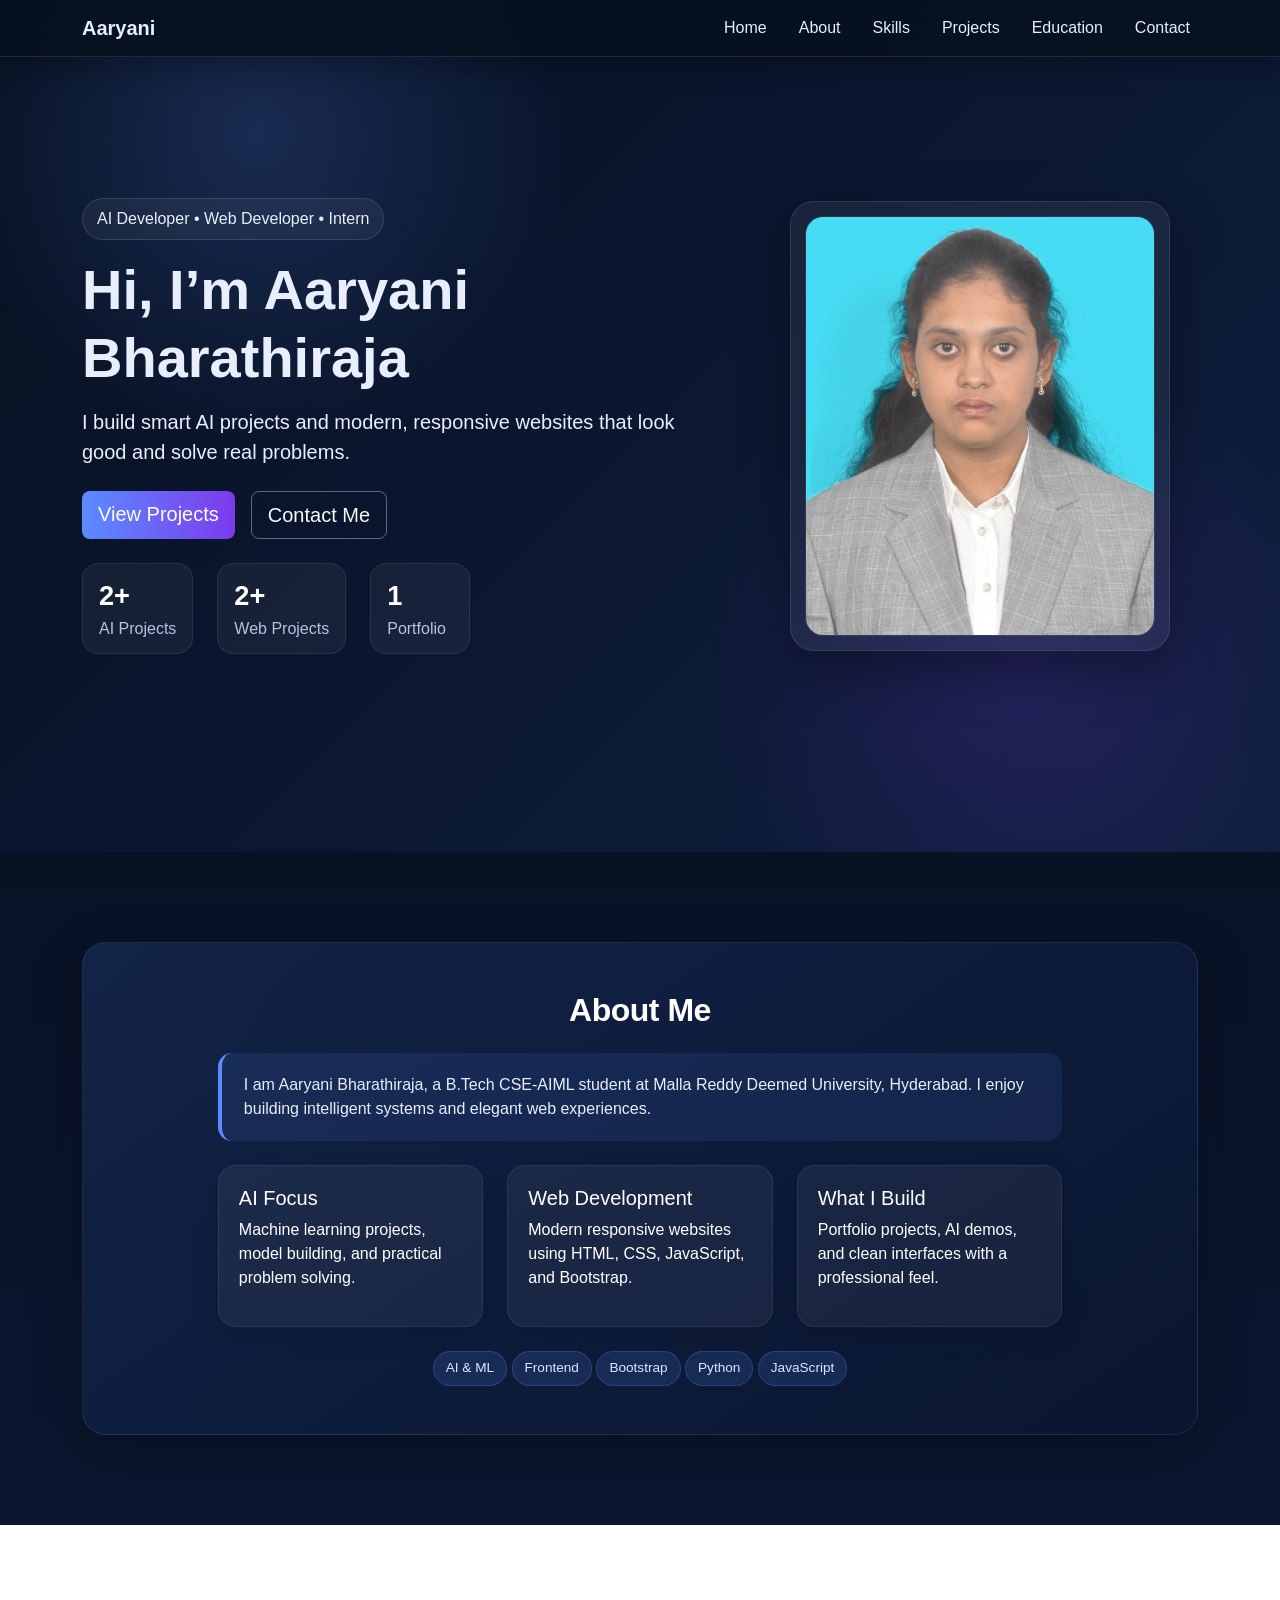
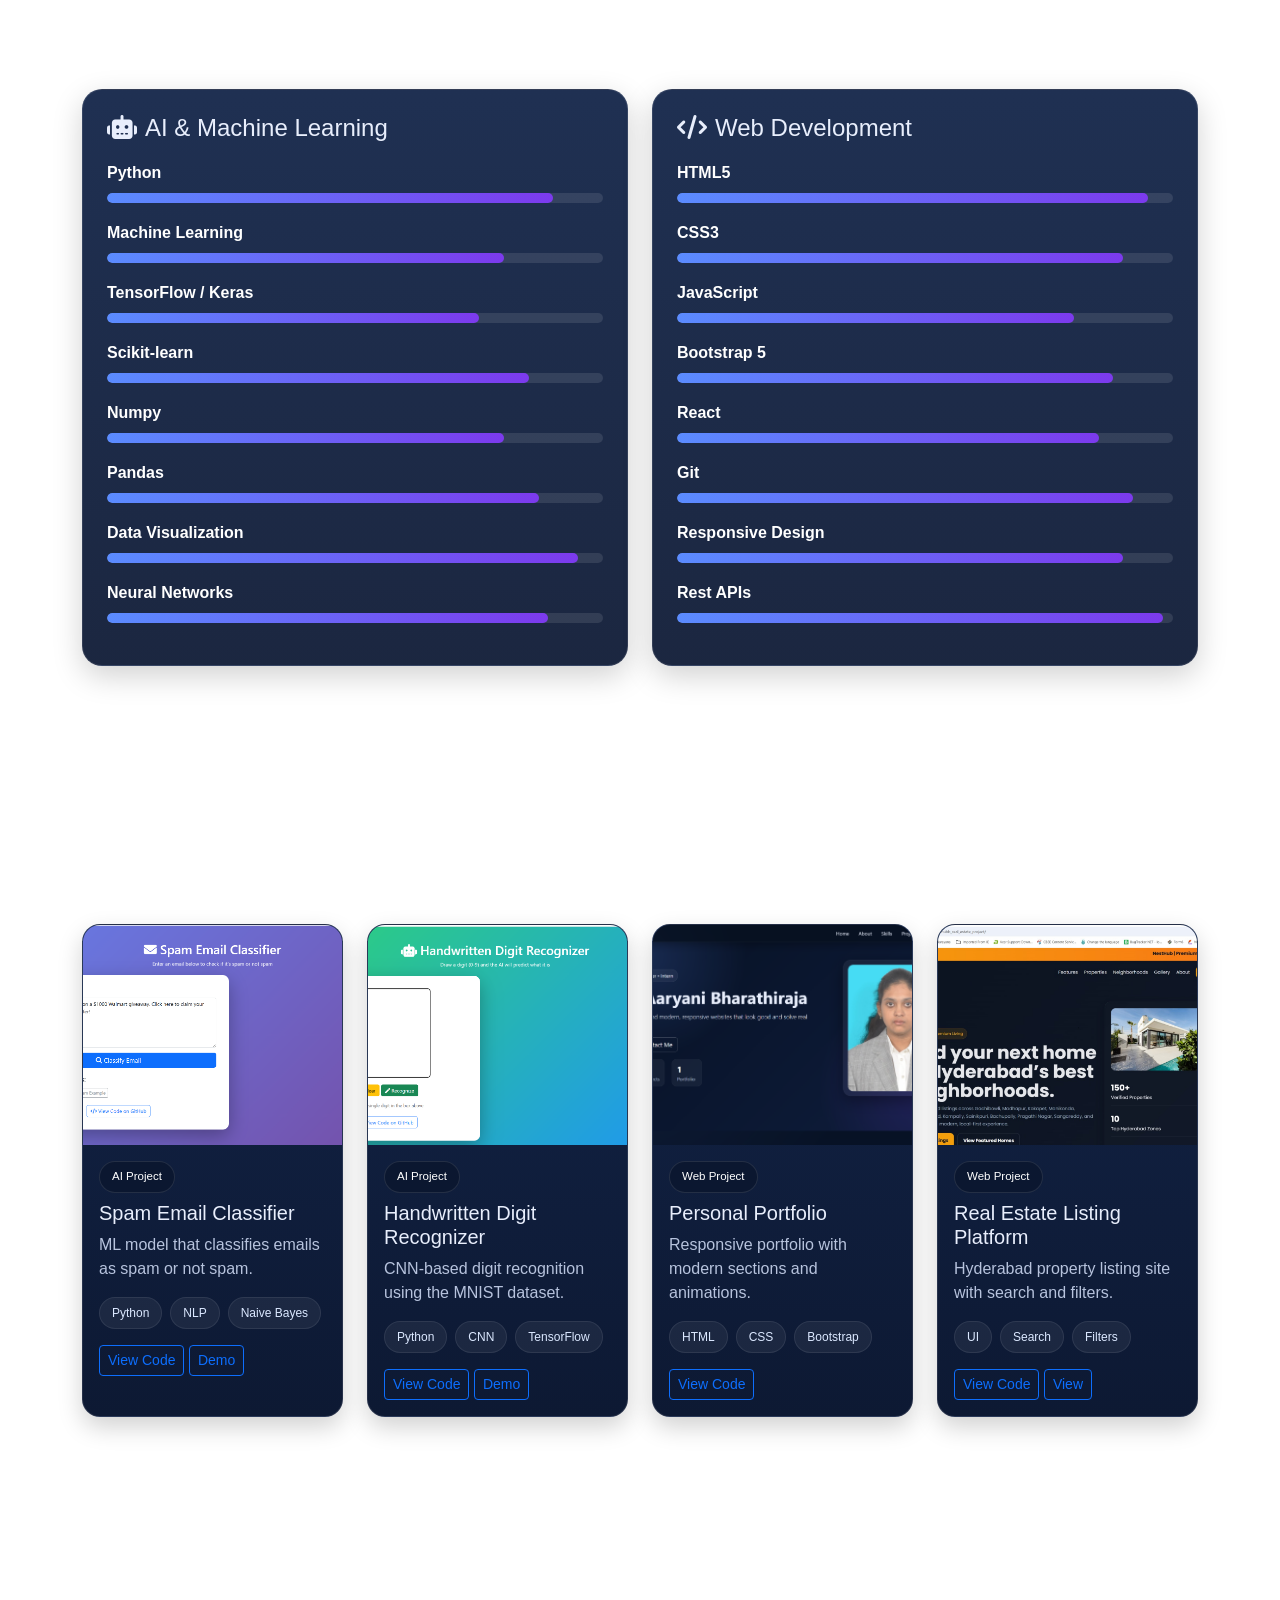
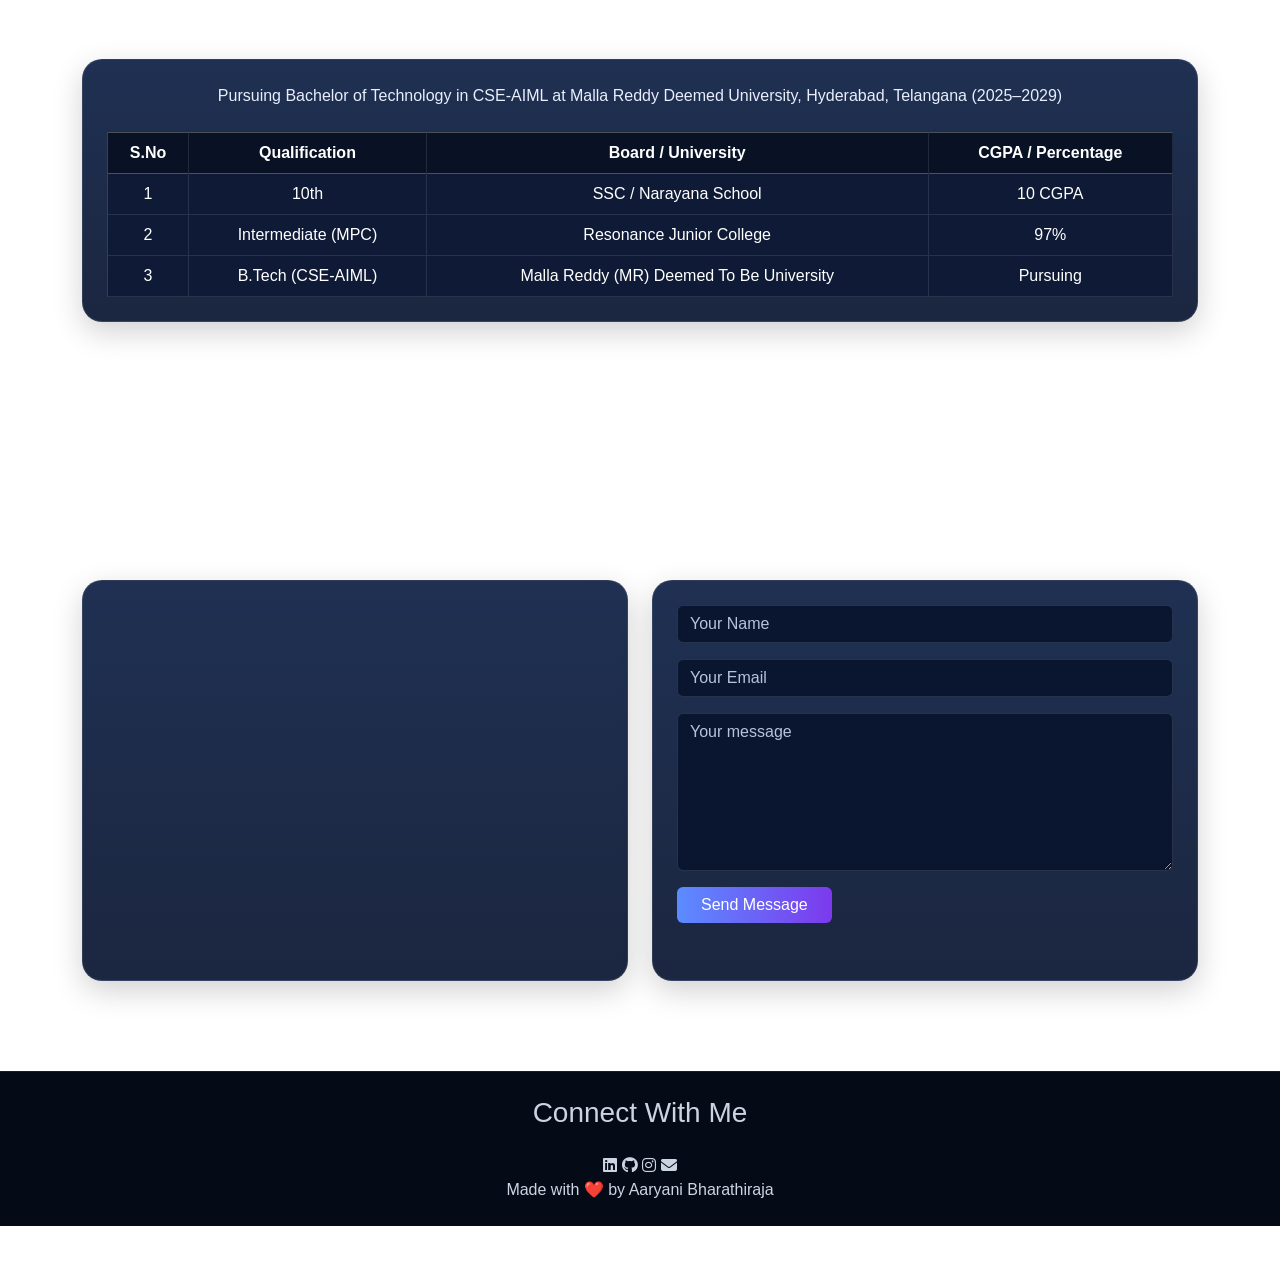
==== index.html @ a2fee8bc "Initial commit for Portfolio" ====
<!DOCTYPE html>
<html lang="en">
<head>
  <meta charset="UTF-8" />
  <meta name="viewport" content="width=device-width, initial-scale=1.0" />
  <title>Aaryani Bharathiraja | AI & Web Developer</title>
  <link href="https://cdn.jsdelivr.net/npm/bootstrap@5.3.3/dist/css/bootstrap.min.css" rel="stylesheet">
  <link rel="stylesheet" href="https://cdnjs.cloudflare.com/ajax/libs/font-awesome/6.5.0/css/all.min.css">
  <link rel="stylesheet" href="style.css">
</head>
<body>

<nav class="navbar navbar-expand-lg navbar-dark fixed-top nav-glass">
  <div class="container">
    <a class="navbar-brand fw-bold" href="#home">Aaryani</a>
    <button class="navbar-toggler" type="button" data-bs-toggle="collapse" data-bs-target="#menu">
      <span class="navbar-toggler-icon"></span>
    </button>
    <div class="collapse navbar-collapse" id="menu">
      <ul class="navbar-nav ms-auto gap-lg-3">
        <li class="nav-item"><a class="nav-link" href="#home">Home</a></li>
        <li class="nav-item"><a class="nav-link" href="#about">About</a></li>
        <li class="nav-item"><a class="nav-link" href="#skills">Skills</a></li>
        <li class="nav-item"><a class="nav-link" href="#projects">Projects</a></li>
        <li class="nav-item"><a class="nav-link" href="#education">Education</a></li>
        <li class="nav-item"><a class="nav-link" href="#contact">Contact</a></li>
      </ul>
    </div>
  </div>
</nav>

<header id="home" class="hero-section">
  <div class="container">
    <div class="row align-items-center min-vh-100 g-5">
      <div class="col-lg-7">
        <span class="hero-badge">AI Developer • Web Developer • Intern</span>
        <h1 class="display-4 fw-bold mt-3">Hi, I’m Aaryani Bharathiraja</h1>
        <p class="lead mt-3">
          I build smart AI projects and modern, responsive websites that look good and solve real problems.
        </p>
        <div class="d-flex gap-3 mt-4 flex-wrap">
          <a href="#projects" class="btn btn-primary btn-lg">View Projects</a>
          <a href="#contact" class="btn btn-outline-light btn-lg">Contact Me</a>
        </div>
        <div class="d-flex gap-4 mt-4 flex-wrap hero-stats">
          <div><strong>2+</strong><span>AI Projects</span></div>
          <div><strong>2+</strong><span>Web Projects</span></div>
          <div><strong>1</strong><span>Portfolio</span></div>
        </div>
      </div>
      <div class="col-lg-5 text-center">
        <div class="hero-card">
          <img src="images/about.jpeg" alt="Aaryani" class="hero-img">
        </div>
      </div>
    </div>
  </div>
</header>

<section id="about" class="section-pad about-wrap">
  <div class="container">
    <div class="about-card p-5">
      <div class="row justify-content-center">
        <div class="col-lg-10">
          <h2 class="section-title text-center mb-4">About Me</h2>
          <div class="about-highlight mb-4">
            <p class="mb-0">
              I am Aaryani Bharathiraja, a B.Tech CSE-AIML student at Malla Reddy Deemed University, Hyderabad.
              I enjoy building intelligent systems and elegant web experiences.
            </p>
          </div>

          <div class="row g-4">
            <div class="col-md-4">
              <div class="about-mini-card">
                <h5>AI Focus</h5>
                <p>Machine learning projects, model building, and practical problem solving.</p>
              </div>
            </div>
            <div class="col-md-4">
              <div class="about-mini-card">
                <h5>Web Development</h5>
                <p>Modern responsive websites using HTML, CSS, JavaScript, and Bootstrap.</p>
              </div>
            </div>
            <div class="col-md-4">
              <div class="about-mini-card">
                <h5>What I Build</h5>
                <p>Portfolio projects, AI demos, and clean interfaces with a professional feel.</p>
              </div>
            </div>
          </div>

          <div class="text-center mt-4">
            <span class="tag-pill">AI & ML</span>
            <span class="tag-pill">Frontend</span>
            <span class="tag-pill">Bootstrap</span>
            <span class="tag-pill">Python</span>
            <span class="tag-pill">JavaScript</span>
          </div>
        </div>
      </div>
    </div>
  </div>
</section>

<section id="skills" class="section-pad bg-soft">
  <div class="container">
    <h2 class="section-title text-center">Skills</h2>
    <div class="row g-4 mt-2">
      <div class="col-lg-6">
        <div class="glass-box p-4 h-100">
          <h4><i class="fa-solid fa-robot me-2"></i>AI & Machine Learning</h4>
          <div class="skill-item"><span>Python</span><div class="bar"><div style="width:90%"></div></div></div>
          <div class="skill-item"><span>Machine Learning</span><div class="bar"><div style="width:80%"></div></div></div>
          <div class="skill-item"><span>TensorFlow / Keras</span><div class="bar"><div style="width:75%"></div></div></div>
          <div class="skill-item"><span>Scikit-learn</span><div class="bar"><div style="width:85%"></div></div></div>
          <div class="skill-item"><span>Numpy</span><div class="bar"><div style="width:80%"></div></div></div>
          <div class="skill-item"><span>Pandas</span><div class="bar"><div style="width:87%"></div></div></div>
          <div class="skill-item"><span>Data Visualization</span><div class="bar"><div style="width:95%"></div></div></div>
          <div class="skill-item"><span>Neural Networks</span><div class="bar"><div style="width:89%"></div></div></div>
        </div>
      </div>
      <div class="col-lg-6">
        <div class="glass-box p-4 h-100">
          <h4><i class="fa-solid fa-code me-2"></i>Web Development</h4>
          <div class="skill-item"><span>HTML5</span><div class="bar"><div style="width:95%"></div></div></div>
          <div class="skill-item"><span>CSS3</span><div class="bar"><div style="width:90%"></div></div></div>
          <div class="skill-item"><span>JavaScript</span><div class="bar"><div style="width:80%"></div></div></div>
          <div class="skill-item"><span>Bootstrap 5</span><div class="bar"><div style="width:88%"></div></div></div>
          <div class="skill-item"><span>React</span><div class="bar"><div style="width:85%"></div></div></div>
          <div class="skill-item"><span>Git</span><div class="bar"><div style="width:92%"></div></div></div>
          <div class="skill-item"><span>Responsive Design</span><div class="bar"><div style="width:90%"></div></div></div>
          <div class="skill-item"><span>Rest APIs</span><div class="bar"><div style="width:98%"></div></div></div>
        </div>
      </div>
    </div>
  </div>
</section>

<section id="projects" class="section-pad">
  <div class="container">
    <h2 class="section-title text-center">Projects</h2>
    <div class="row g-4 mt-3">
      <div class="col-md-6 col-lg-3">
        <div class="project-card h-100">
          <img src="images/portfolioImage1.png" alt="Spam Email Classifier">
          <div class="p-3">
            <span class="project-type">AI Project</span>
            <h5 class="mt-2">Spam Email Classifier</h5>
            <p>ML model that classifies emails as spam or not spam.</p>
            <div class="d-flex gap-2 flex-wrap">
              <span class="mini-tag">Python</span><span class="mini-tag">NLP</span><span class="mini-tag">Naive Bayes</span>
            </div>
            <a href="https://github.com/aaryani2258/Spam-Email-Classifier-Project.git" class="btn btn-sm btn-outline-primary mt-3">View Code</a>
            <a href="spam_classifier_demo.html" class="btn btn-sm btn-outline-primary mt-3">Demo</a>
          </div>
        </div>
      </div>

      <div class="col-md-6 col-lg-3">
        <div class="project-card h-100">
          <img src="images/portfolioImage2.png" alt="Handwritten Digit Recognizer">
          <div class="p-3">
            <span class="project-type">AI Project</span>
            <h5 class="mt-2">Handwritten Digit Recognizer</h5>
            <p>CNN-based digit recognition using the MNIST dataset.</p>
            <div class="d-flex gap-2 flex-wrap">
              <span class="mini-tag">Python</span><span class="mini-tag">CNN</span><span class="mini-tag">TensorFlow</span>
            </div>
            <a href="https://github.com/aaryani2258/Handwritten-Digit-Recognizer-Project.git" class="btn btn-sm btn-outline-primary mt-3"> View Code</a>
            <a href="digit_recognizer_demo.html" class="btn btn-sm btn-outline-primary mt-3">Demo</a>
          </div>
        </div>
      </div>

      <div class="col-md-6 col-lg-3">
        <div class="project-card h-100">
          <img src="images/portfolioImage3.png" alt="Portfolio Website">
          <div class="p-3">
            <span class="project-type">Web Project</span>
            <h5 class="mt-2">Personal Portfolio</h5>
            <p>Responsive portfolio with modern sections and animations.</p>
            <div class="d-flex gap-2 flex-wrap">
              <span class="mini-tag">HTML</span><span class="mini-tag">CSS</span><span class="mini-tag">Bootstrap</span>
            </div>
            <a href="https://github.com/aaryani2258/Personal-Portfolio-Project.git" class="btn btn-sm btn-outline-primary mt-3">View Code</a>
          </div>
        </div>
      </div>

      <div class="col-md-6 col-lg-3">
        <div class="project-card h-100">
          <img src="images/portfolioImage4.png" alt="Real Estate Listing Platform">
          <div class="p-3">
            <span class="project-type">Web Project</span>
            <h5 class="mt-2">Real Estate Listing Platform</h5>
            <p>Hyderabad property listing site with search and filters.</p>
            <div class="d-flex gap-2 flex-wrap">
              <span class="mini-tag">UI</span><span class="mini-tag">Search</span><span class="mini-tag">Filters</span>
            </div>
            <a href="https://github.com/aaryani2258/nesthubb_real_estate_project.git" class="btn btn-sm btn-outline-primary mt-3"> View Code</a>
            <a href="https://aaryani2258.github.io/nesthubb_real_estate_project/" class="btn btn-sm btn-outline-primary mt-3">View</a>
          </div>
        </div>
      </div>
    </div>
  </div>
</section>

<section id="education" class="section-pad bg-soft">
  <div class="container">
    <h2 class="section-title text-center">Education</h2>
    <div class="glass-box p-4 mt-4">
      <p class="text-center mb-4">
        Pursuing Bachelor of Technology in CSE-AIML at Malla Reddy Deemed University, Hyderabad, Telangana (2025–2029)
      </p>
      <div class="table-responsive">
        <table class="table table-bordered align-middle text-center mb-0">
          <thead class="table-dark">
            <tr>
              <th>S.No</th>
              <th>Qualification</th>
              <th>Board / University</th>
              <th>CGPA / Percentage</th>
            </tr>
          </thead>
          <tbody>
            <tr>
              <td>1</td>
              <td>10th</td>
              <td>SSC / Narayana School</td>
              <td>10 CGPA</td>
            </tr>
            <tr>
              <td>2</td>
              <td>Intermediate (MPC)</td>
              <td>Resonance Junior College</td>
              <td>97%</td>
            </tr>
            <tr>
              <td>3</td>
              <td>B.Tech (CSE-AIML)</td>
              <td>Malla Reddy (MR) Deemed To Be University</td>
              <td>Pursuing</td>
            </tr>
          </tbody>
        </table>
      </div>
    </div>
  </div>
</section>

<section id="contact" class="section-pad">
  <div class="container">
    <h2 class="section-title text-center">Contact Me</h2>
    <div class="row g-4 mt-3">
      <div class="col-lg-6">
        <div class="glass-box p-3 h-100">
          <iframe
            src="https://www.google.com/maps?q=Hyderabad,+India&output=embed"
            width="100%"
            height="360"
            style="border:0; border-radius:16px;"
            allowfullscreen=""
            loading="lazy"></iframe>
        </div>
      </div>
      <div class="col-lg-6">
        <div class="glass-box p-4 h-100">
          <form action="https://formspree.io/f/mbdeqzrq" method="POST">
            <input type="text" name="name" class="form-control mb-3" placeholder="Your Name" required>
            <input type="email" name="email" class="form-control mb-3" placeholder="Your Email" required>
            <textarea name="message" class="form-control mb-3" rows="6" placeholder="Your message" required></textarea>
            <button class="btn btn-primary px-4" type="submit">Send Message</button>
          </form>
        </div>
      </div>
    </div>
  </div>
</section>

<footer class="footer text-center py-4">                
    <h3>Connect With Me</h3>
        <div class="social-icons mt-4">
            <a href="https://linkedin.com/in/aaryani-bharathiraja-08580137a" target="_blank" title="LinkedIn"><i class="fab fa-linkedin"></i></a>
            <a href="https://github.com/aaryani2258" target="_blank" title="GitHub"><i class="fab fa-github"></i></a>
            <a href="https://www.instagram.com" target="_blank" title="Instagram"><i class="fab fa-instagram"></i></a>
            <a href="mailto:aaryanibharathiraja@gmail.com" title="Email"><i class="fas fa-envelope"></i></a>
        </div>

  <div class="container">
    <p class="mb-0">Made with ❤️ by Aaryani Bharathiraja</p>
  </div>
</footer>

<script src="https://cdn.jsdelivr.net/npm/bootstrap@5.3.3/dist/js/bootstrap.bundle.min.js"></script>
<script src="script.js"></script>
</body>
</html>
---- style.css ----
:root{
  --bg-1:#06101f;
  --bg-2:#0a1630;
  --bg-3:#101f3f;
  --card:#0f1b36;
  --card-2:#132549;
  --text:#e8eefc;
  --muted:#b7c3dd;
  --line:rgba(255,255,255,.10);
  --accent:#5b8cff;
  --accent-2:#7c3aed;
  --accent-3:#22c1c3;
}

html{
  scroll-behavior:smooth;
}

body{
  margin:0;
  font-family:Segoe UI, Arial, sans-serif;
  background:
    radial-gradient(circle at top left, rgba(91,140,255,.15), transparent 28%),
    radial-gradient(circle at bottom right, rgba(124,58,237,.12), transparent 26%),
    linear-gradient(180deg, var(--bg-1) 0%, var(--bg-2) 45%, #07101f 100%);
  color:var(--text);
}

a{
  color:inherit;
  text-decoration:none;
}

.nav-glass{
  background:rgba(6,16,31,.82);
  backdrop-filter:blur(14px);
  border-bottom:1px solid var(--line);
  box-shadow:0 10px 25px rgba(0,0,0,.25);
}

.navbar .nav-link,
.navbar-brand{
  color:var(--text) !important;
}

.navbar .nav-link:hover{
  color:#8fb3ff !important;
}

.hero-section{
  min-height:100vh;
  color:var(--text);
  background:
    radial-gradient(circle at 20% 20%, rgba(91,140,255,.20), transparent 25%),
    radial-gradient(circle at 80% 80%, rgba(124,58,237,.18), transparent 25%),
    linear-gradient(135deg, #06101f 0%, #0b1730 50%, #101f3f 100%);
}

.hero-badge{
  display:inline-block;
  padding:8px 14px;
  border:1px solid rgba(255,255,255,.12);
  border-radius:999px;
  background:rgba(255,255,255,.05);
  color:var(--text);
}

.hero-card{
  width:min(380px,100%);
  margin:auto;
  padding:14px;
  border-radius:24px;
  background:rgba(255,255,255,.06);
  border:1px solid rgba(255,255,255,.10);
  box-shadow:0 18px 50px rgba(0,0,0,.35);
}

.hero-img,
.section-img{
  width:100%;
  border-radius:18px;
  object-fit:cover;
  border:1px solid rgba(255,255,255,.08);
}

.hero-img{height:420px}
.section-img{height:420px}

.hero-stats > div{
  display:flex;
  flex-direction:column;
  min-width:100px;
  padding:12px 16px;
  border-radius:16px;
  background:rgba(255,255,255,.05);
  border:1px solid rgba(255,255,255,.08);
}

.hero-stats strong{
  font-size:1.7rem;
  color:#ffffff;
}

.hero-stats span{
  color:var(--muted);
}

.section-pad{
  padding:90px 0;
}

.bg-soft{
  background:linear-gradient(180deg, rgba(255,255,255,.02), rgba(255,255,255,.03));
}

.section-title{
  font-weight:800;
  letter-spacing:-.5px;
  margin-bottom:12px;
  color:#ffffff;
}

.section-pad p,
.section-pad li,
.section-pad td,
.section-pad th{
  color:var(--text);
}

.glass-box{
  background:linear-gradient(180deg, rgba(19,37,73,.95), rgba(15,27,54,.95));
  border:1px solid var(--line);
  border-radius:20px;
  box-shadow:0 10px 30px rgba(0,0,0,.18);
  color:var(--text);
}

.tag-pill,
.mini-tag,
.project-type{
  display:inline-block;
  padding:6px 12px;
  border-radius:999px;
  font-size:.85rem;
}

.tag-pill{
  background:rgba(91,140,255,.15);
  color:#dbe8ff;
  border:1px solid rgba(91,140,255,.25);
}

.mini-tag{
  background:rgba(255,255,255,.06);
  color:#dbe8ff;
  border:1px solid rgba(255,255,255,.08);
  font-size:.75rem;
}

.project-type{
  background:#0b1730;
  color:#ffffff;
  font-size:.72rem;
  border:1px solid rgba(255,255,255,.10);
}

.skill-item{
  margin:18px 0;
}

.skill-item span{
  display:block;
  margin-bottom:8px;
  font-weight:600;
  color:#ffffff;
}

.bar{
  width:100%;
  height:10px;
  background:rgba(255,255,255,.10);
  border-radius:999px;
  overflow:hidden;
}

.bar div{
  height:100%;
  background:linear-gradient(90deg, var(--accent), var(--accent-2));
  border-radius:999px;
}

.project-card{
  background:linear-gradient(180deg, #122346, #0d1933);
  border:1px solid var(--line);
  border-radius:18px;
  overflow:hidden;
  box-shadow:0 10px 25px rgba(0,0,0,.18);
  transition:transform .25s ease, box-shadow .25s ease;
  color:var(--text);
}

.project-card:hover{
  transform:translateY(-8px);
  box-shadow:0 18px 40px rgba(0,0,0,.28);
}

.project-card img{
  width:100%;
  height:220px;
  object-fit:cover;
}

.project-card p{
  color:var(--muted);
}

.table{
  color:var(--text) !important;
  border-color:var(--line);
}

.table-dark th{
  background:#081224 !important;
  color:#ffffff !important;
}

td{
  border-color:var(--line) !important;
  color: #ffffff !important;
  background: #0f1b36 !important;
}

.table-bordered > :not(caption) > * > *{
  border-color:var(--line);
}

input,
textarea,
select{
  background:#0a1630 !important;
  color:#ffffff !important;
  border:1px solid rgba(255,255,255,.12) !important;
}

input::placeholder,
textarea::placeholder{
  color:#b7c3dd !important;
}

.footer{
  background:#050b16;
  color:#cbd5e1;
  border-top:1px solid rgba(255,255,255,.08);
}

.btn-primary{
  background:linear-gradient(90deg, var(--accent), var(--accent-2));
  border:0;
}

.btn-primary:hover{
  opacity:.92;
}

.btn-outline-light{
  border-color:rgba(255,255,255,.35);
}

.btn-outline-light:hover{
  background:#ffffff;
  color:#07101f;
}

@media (max-width: 768px){
  .hero-section{
    padding-top:90px;
  }
  .hero-img,
  .section-img{
    height:320px;
  }
}

body {
    background-image: linear-gradient(rgba(6,16,31,0.75), rgba(6,16,31,0.75)), url("images/tech-bg.png");
    background-size: cover;
    background-position: center;
    background-repeat: no-repeat;
    background-attachment: fixed;
    color: #e8eefc;
}

.about-wrap{
    background: linear-gradient(180deg, #081225 0%, #0b1730 100%);
    color: #e8eefc;
}

.about-card{
    background: linear-gradient(145deg, rgba(19,37,73,.95), rgba(10,22,48,.98));
    border: 1px solid rgba(255,255,255,.08);
    border-radius: 24px;
    box-shadow: 0 18px 50px rgba(0,0,0,.28);
}

.about-highlight{
    background: rgba(91,140,255,.10);
    border-left: 4px solid #5b8cff;
    padding: 20px 22px;
    border-radius: 14px;
    color: #ffffff;
}

.about-mini-card{
    height: 100%;
    padding: 20px;
    border-radius: 18px;
    background: rgba(255,255,255,.05);
    border: 1px solid rgba(255,255,255,.08);
    box-shadow: 0 10px 25px rgba(0,0,0,.12);
    color: #e8eefc;
    transition: transform .25s ease, background .25s ease;
}

.about-mini-card:hover{
    transform: translateY(-6px);
    background: rgba(255,255,255,.08);
}

.about-mini-card h5,
.about-mini-card p{
    color: #ffffff;
}
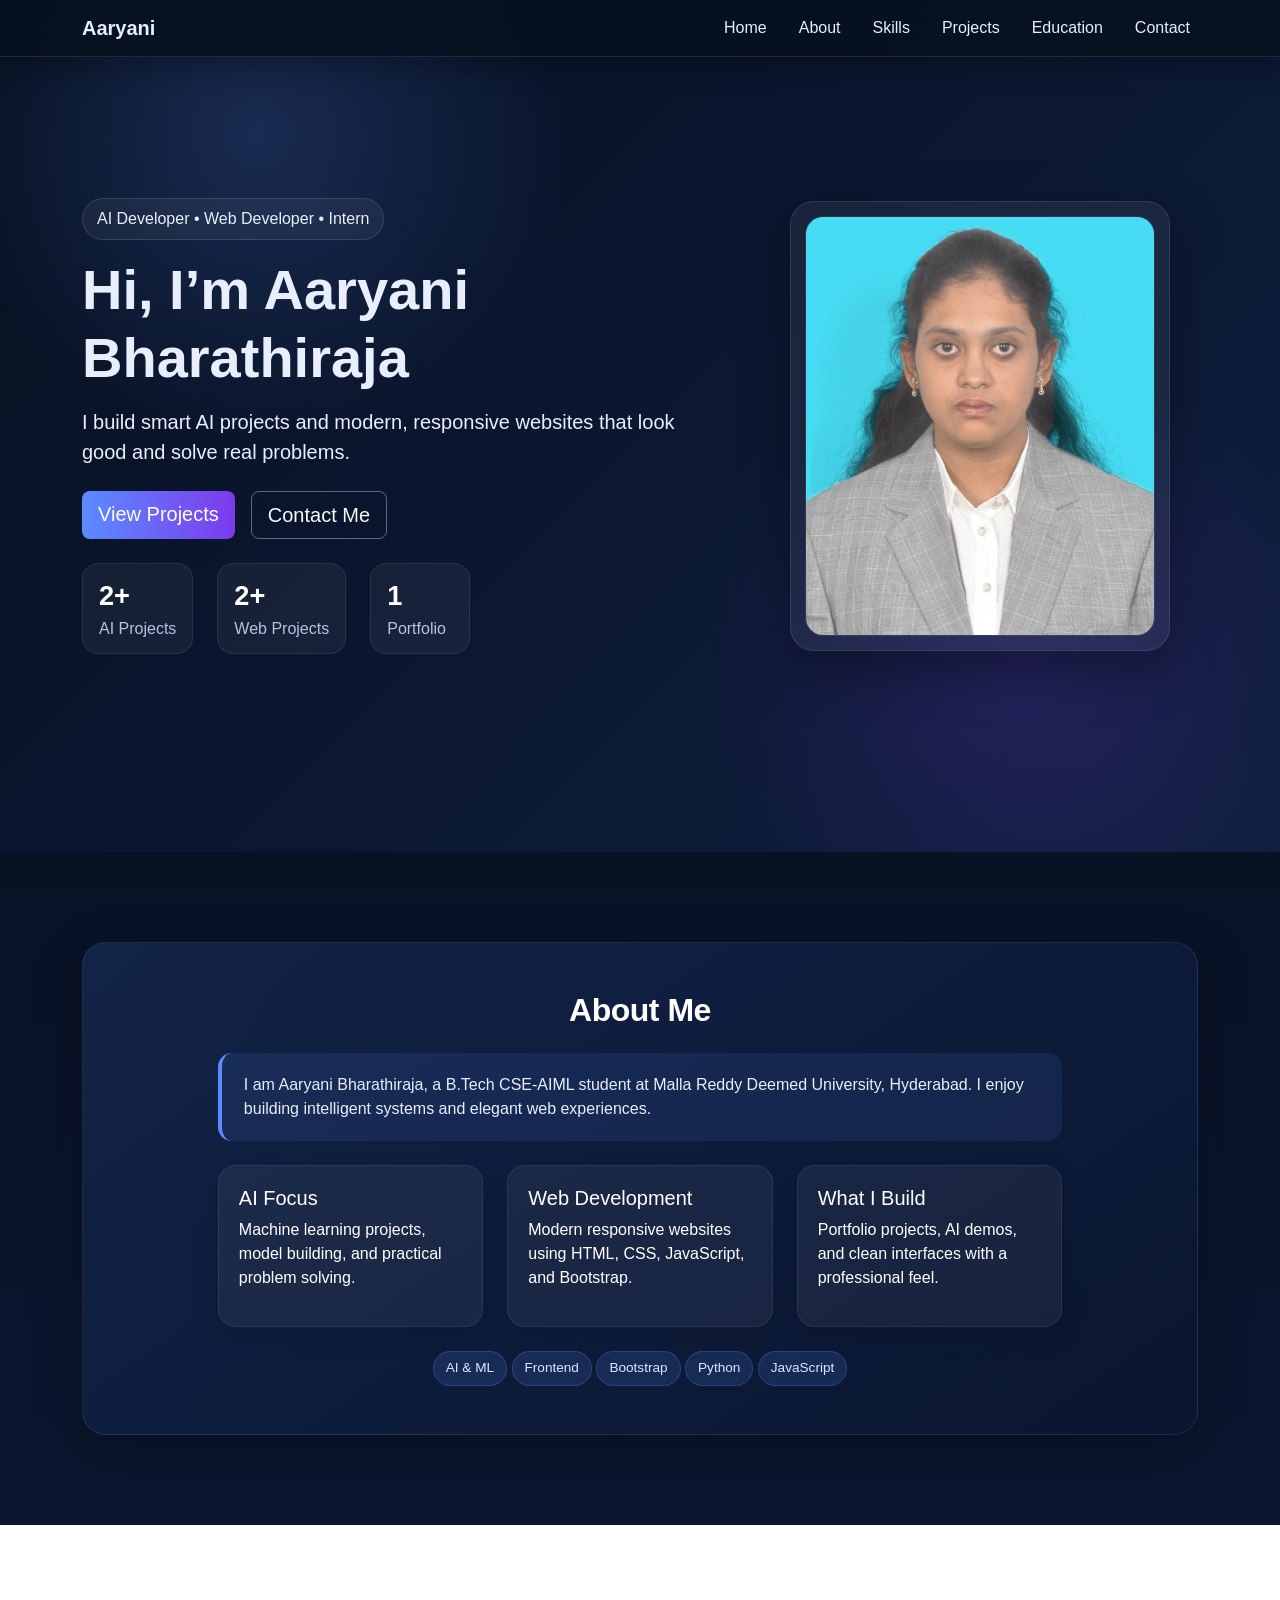
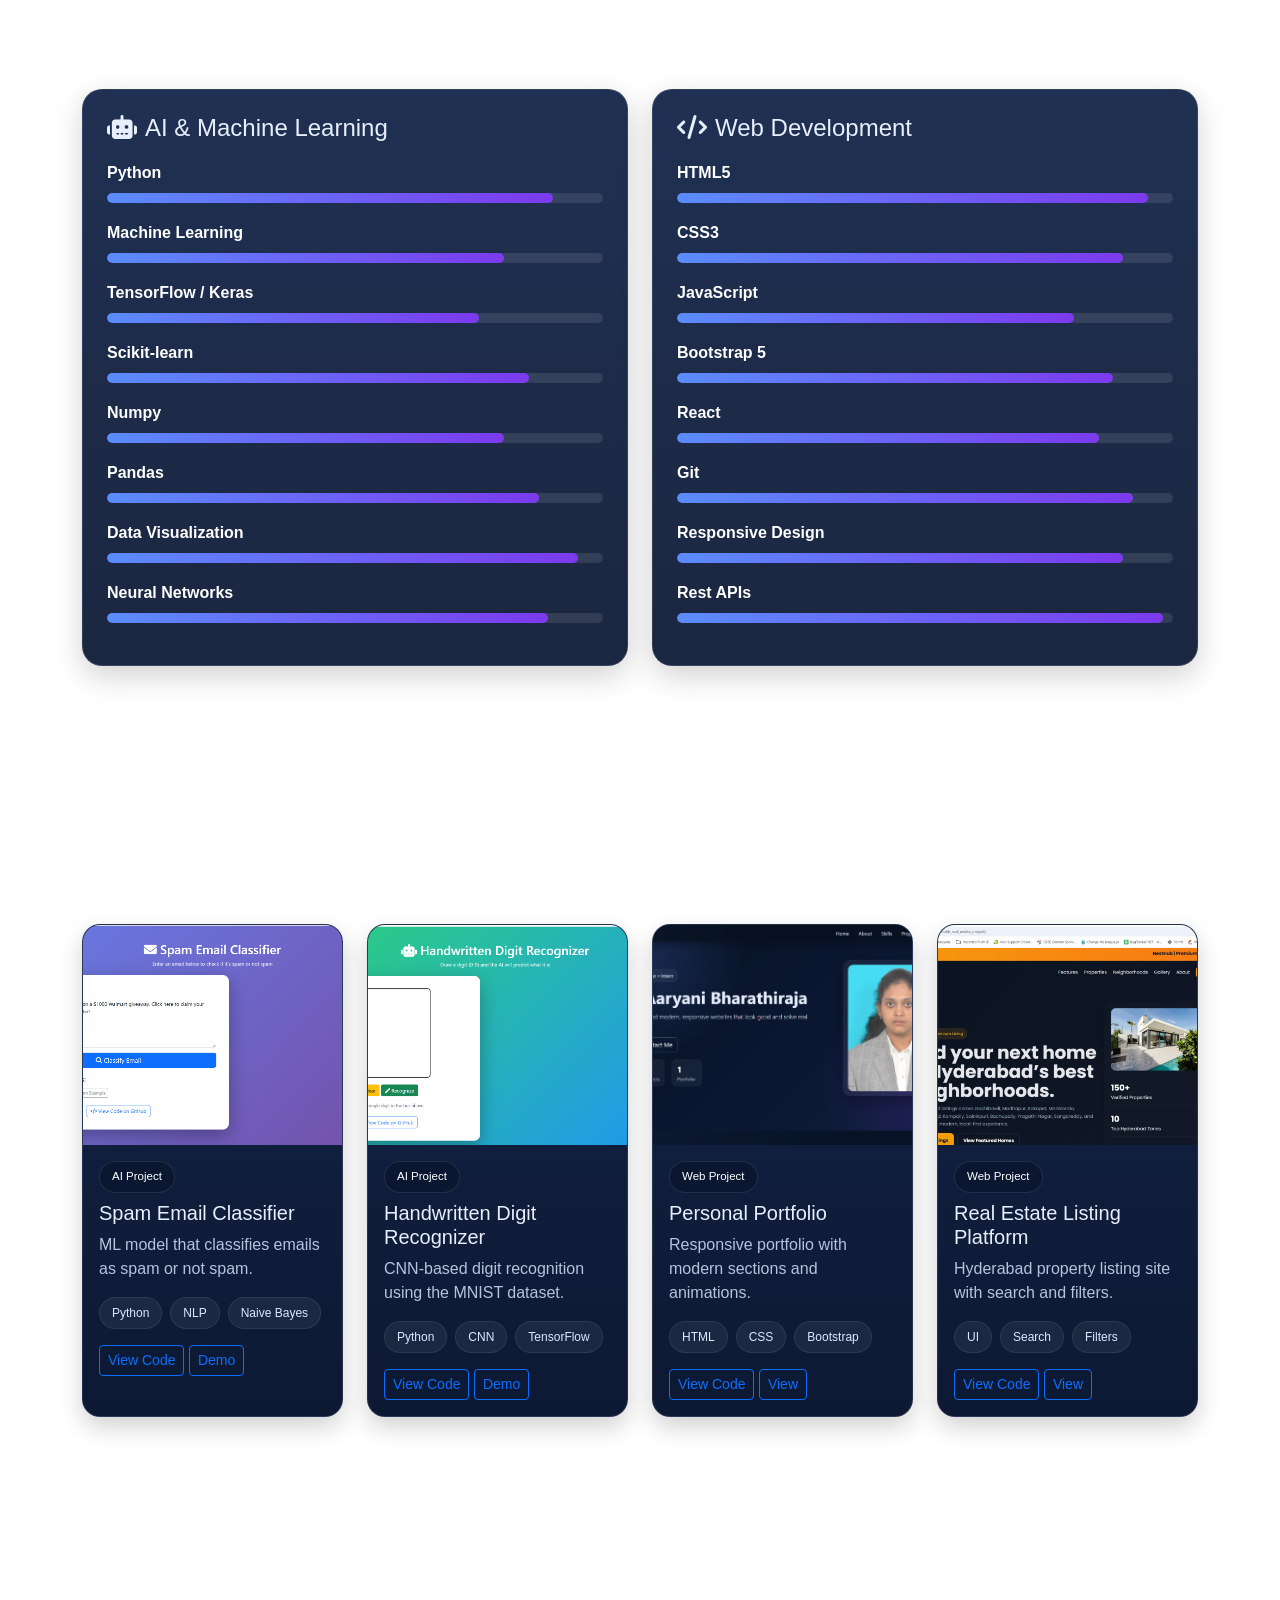
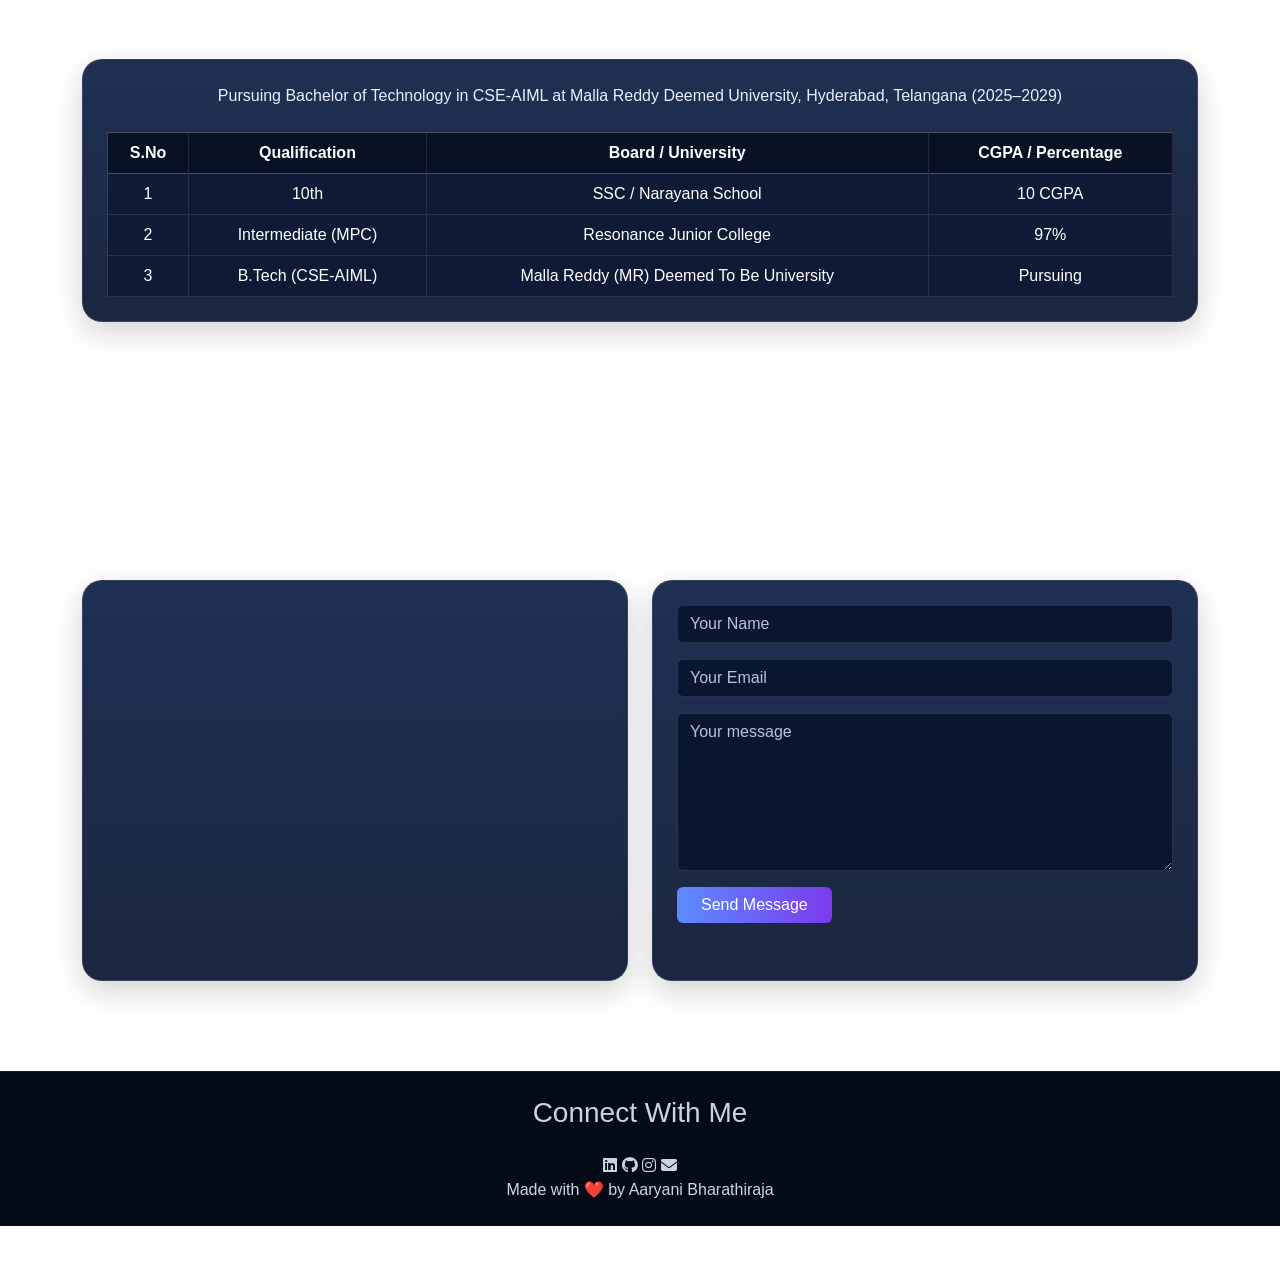
==== commit 32e91fb8: "Initial portfolio project" ====
--- a/index.html
+++ b/index.html
@@ -184,7 +184,8 @@
             <div class="d-flex gap-2 flex-wrap">
               <span class="mini-tag">HTML</span><span class="mini-tag">CSS</span><span class="mini-tag">Bootstrap</span>
             </div>
-            <a href="https://github.com/aaryani2258/Personal-Portfolio-Project.git" class="btn btn-sm btn-outline-primary mt-3">View Code</a>
+            <a href="https://github.com/aaryani2258/portfolio-project.git" class="btn btn-sm btn-outline-primary mt-3">View Code</a>
+            <a href="https://aaryani2258.github.io/portfolio-project/" class="btn btn-sm btn-outline-primary mt-3">View</a>
           </div>
         </div>
       </div>
